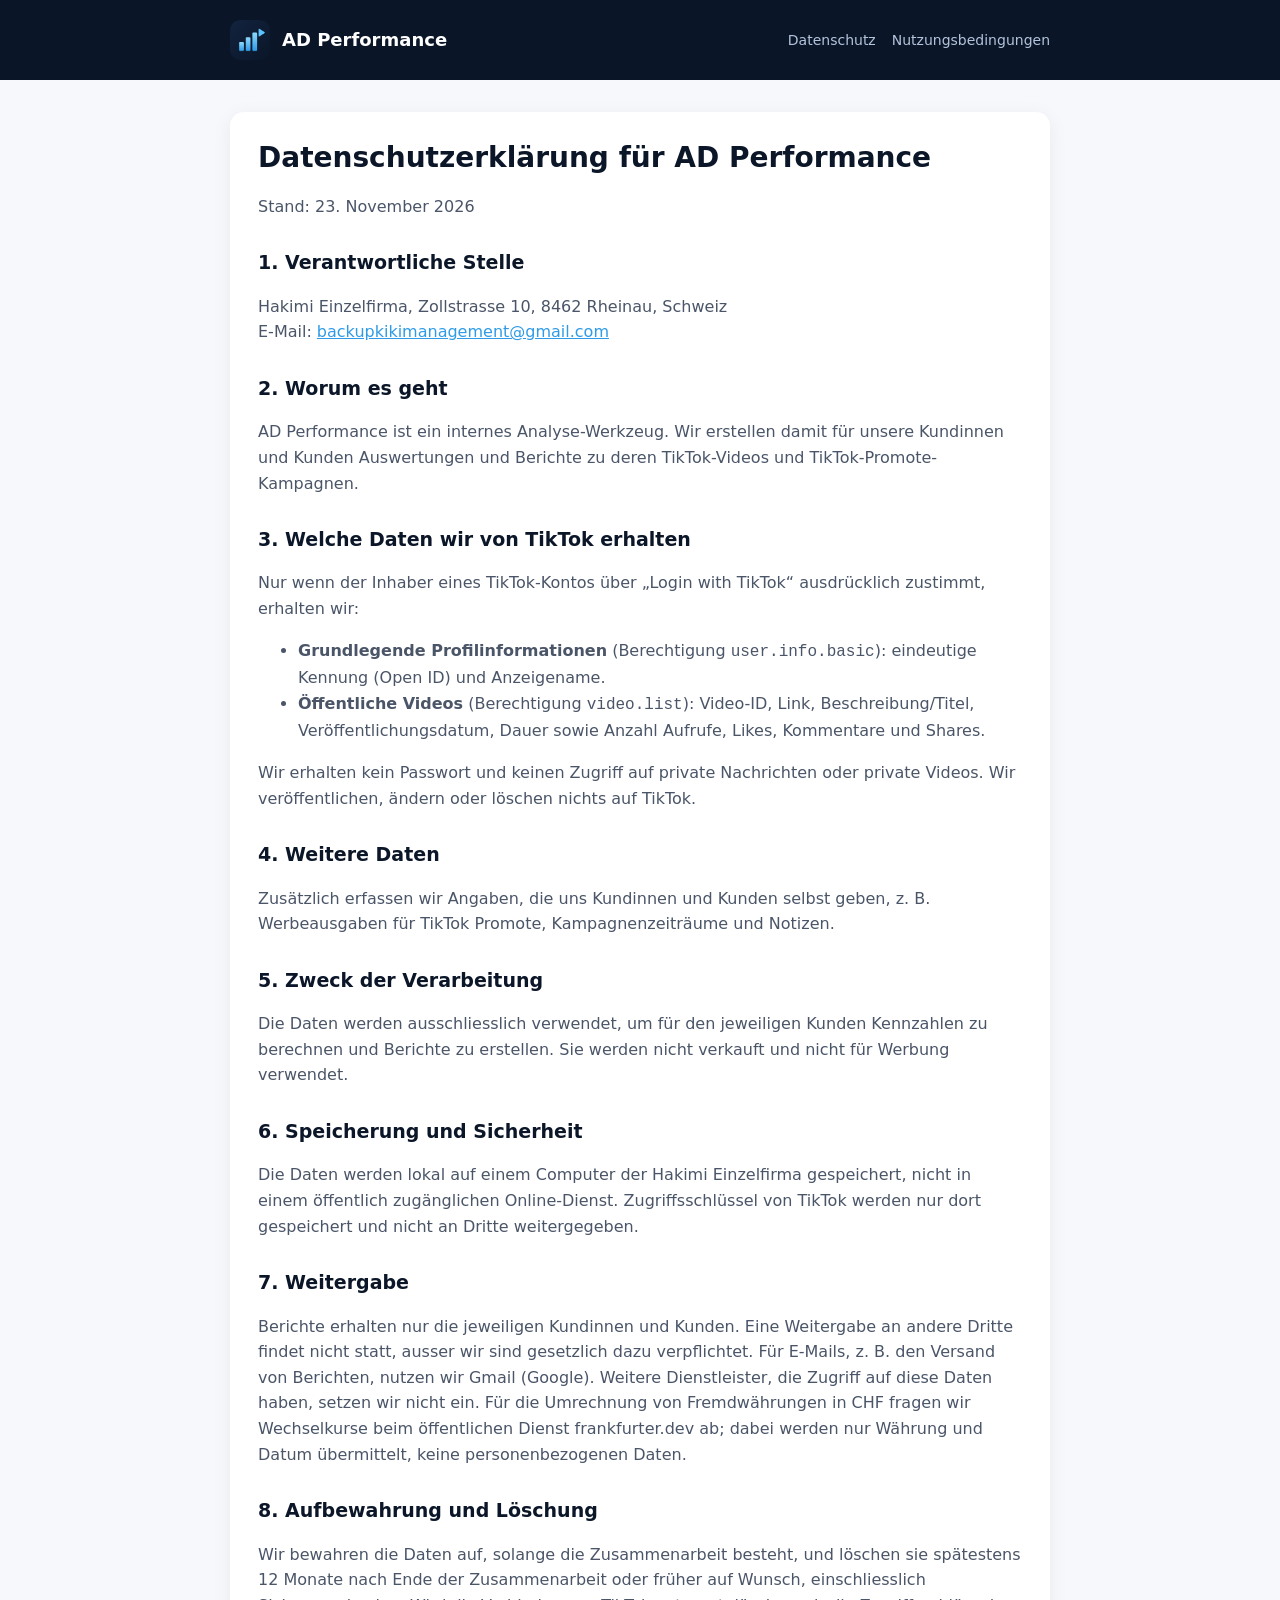
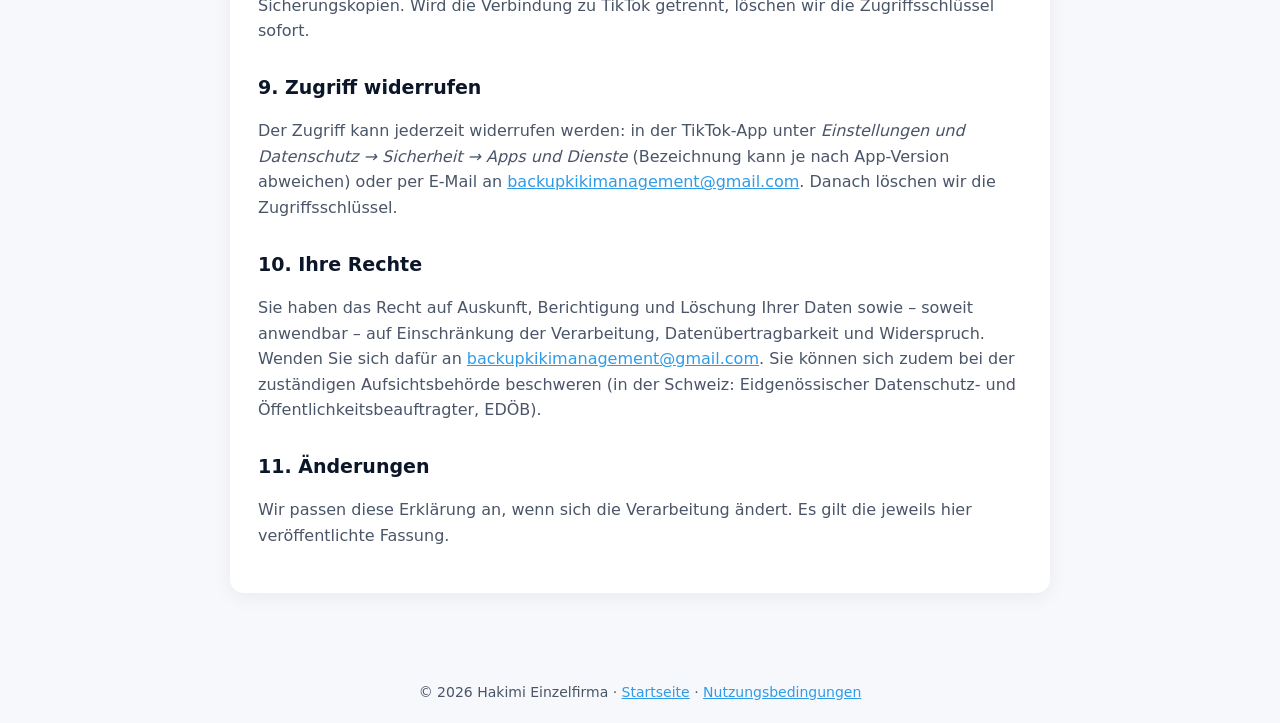
==== datenschutz.html @ e431a223 "Website, Datenschutzerklärung und Nutzungsbedingungen für AD Performance" ====
<!doctype html>
<html lang="de">
<head>
  <meta charset="utf-8" />
  <meta name="viewport" content="width=device-width, initial-scale=1" />
  <title>Datenschutzerklärung – AD Performance</title>
  <link rel="icon" href="app-icon-1024.png" />
  <link rel="stylesheet" href="style.css" />
</head>
<body>
  <header>
    <div class="wrap">
      <img src="app-icon-1024.png" alt="" />
      <a href="index.html">AD Performance</a>
      <nav>
        <a href="datenschutz.html">Datenschutz</a>
        <a href="nutzungsbedingungen.html">Nutzungsbedingungen</a>
      </nav>
    </div>
  </header>
  <main>
    <div class="wrap card">
      <h1>Datenschutzerklärung für AD Performance</h1>
      <p>Stand: 23. November 2026</p>

      <h2>1. Verantwortliche Stelle</h2>
      <p>
        Hakimi Einzelfirma, Zollstrasse 10, 8462 Rheinau, Schweiz<br />
        E-Mail: <a href="mailto:backupkikimanagement@gmail.com">backupkikimanagement@gmail.com</a>
      </p>

      <h2>2. Worum es geht</h2>
      <p>
        AD Performance ist ein internes Analyse-Werkzeug. Wir erstellen damit für unsere Kundinnen und Kunden
        Auswertungen und Berichte zu deren TikTok-Videos und TikTok-Promote-Kampagnen.
      </p>

      <h2>3. Welche Daten wir von TikTok erhalten</h2>
      <p>Nur wenn der Inhaber eines TikTok-Kontos über „Login with TikTok“ ausdrücklich zustimmt, erhalten wir:</p>
      <ul>
        <li><b>Grundlegende Profilinformationen</b> (Berechtigung <code>user.info.basic</code>): eindeutige Kennung (Open ID) und Anzeigename.</li>
        <li><b>Öffentliche Videos</b> (Berechtigung <code>video.list</code>): Video-ID, Link, Beschreibung/Titel, Veröffentlichungsdatum, Dauer sowie Anzahl Aufrufe, Likes, Kommentare und Shares.</li>
      </ul>
      <p>Wir erhalten kein Passwort und keinen Zugriff auf private Nachrichten oder private Videos. Wir veröffentlichen, ändern oder löschen nichts auf TikTok.</p>

      <h2>4. Weitere Daten</h2>
      <p>
        Zusätzlich erfassen wir Angaben, die uns Kundinnen und Kunden selbst geben, z. B. Werbeausgaben für
        TikTok Promote, Kampagnenzeiträume und Notizen.
      </p>

      <h2>5. Zweck der Verarbeitung</h2>
      <p>Die Daten werden ausschliesslich verwendet, um für den jeweiligen Kunden Kennzahlen zu berechnen und Berichte zu erstellen. Sie werden nicht verkauft und nicht für Werbung verwendet.</p>

      <h2>6. Speicherung und Sicherheit</h2>
      <p>
        Die Daten werden lokal auf einem Computer der Hakimi Einzelfirma gespeichert, nicht in einem
        öffentlich zugänglichen Online-Dienst. Zugriffsschlüssel von TikTok werden nur dort gespeichert und nicht an Dritte weitergegeben.
      </p>

      <h2>7. Weitergabe</h2>
      <p>
        Berichte erhalten nur die jeweiligen Kundinnen und Kunden. Eine Weitergabe an andere Dritte findet nicht statt,
        ausser wir sind gesetzlich dazu verpflichtet. Für E-Mails, z. B. den Versand von Berichten, nutzen wir Gmail (Google). Weitere Dienstleister, die Zugriff auf diese Daten haben, setzen wir nicht ein.
        Für die Umrechnung von Fremdwährungen in CHF fragen wir Wechselkurse beim öffentlichen Dienst frankfurter.dev ab;
        dabei werden nur Währung und Datum übermittelt, keine personenbezogenen Daten.
      </p>

      <h2>8. Aufbewahrung und Löschung</h2>
      <p>
        Wir bewahren die Daten auf, solange die Zusammenarbeit besteht, und löschen sie
        spätestens 12 Monate nach Ende der Zusammenarbeit oder früher auf Wunsch,
        einschliesslich Sicherungskopien.
        Wird die Verbindung zu TikTok getrennt, löschen wir die Zugriffsschlüssel sofort.
      </p>

      <h2>9. Zugriff widerrufen</h2>
      <p>
        Der Zugriff kann jederzeit widerrufen werden: in der TikTok-App unter
        <i>Einstellungen und Datenschutz → Sicherheit → Apps und Dienste</i> (Bezeichnung kann je nach App-Version abweichen)
        oder per E-Mail an <a href="mailto:backupkikimanagement@gmail.com">backupkikimanagement@gmail.com</a>. Danach löschen wir die Zugriffsschlüssel.
      </p>

      <h2>10. Ihre Rechte</h2>
      <p>
        Sie haben das Recht auf Auskunft, Berichtigung und Löschung Ihrer Daten sowie – soweit anwendbar – auf
        Einschränkung der Verarbeitung, Datenübertragbarkeit und Widerspruch. Wenden Sie sich dafür an
        <a href="mailto:backupkikimanagement@gmail.com">backupkikimanagement@gmail.com</a>. Sie können sich zudem bei der zuständigen Aufsichtsbehörde beschweren
        (in der Schweiz: Eidgenössischer Datenschutz- und Öffentlichkeitsbeauftragter, EDÖB).
      </p>

      <h2>11. Änderungen</h2>
      <p>Wir passen diese Erklärung an, wenn sich die Verarbeitung ändert. Es gilt die jeweils hier veröffentlichte Fassung.</p>
    </div>
  </main>
  <footer>© 2026 Hakimi Einzelfirma · <a href="index.html">Startseite</a> · <a href="nutzungsbedingungen.html">Nutzungsbedingungen</a></footer>
</body>
</html>
---- style.css ----
:root {
  color-scheme: light;
  --bg: #f6f8fc;
  --surface: #ffffff;
  --ink: #0b1628;
  --ink-2: #4a5568;
  --accent: #2f9be6;
  --navy: #0a1628;
  --todo-bg: #fff4d6;
  --todo-ink: #7a4b00;
}
@media (prefers-color-scheme: dark) {
  :root:not([data-theme='light']) {
    color-scheme: dark;
    --bg: #0a1628;
    --surface: #13233f;
    --ink: #eef4ff;
    --ink-2: #b4c3dc;
    --accent: #5cc4ff;
    --todo-bg: #3a2c05;
    --todo-ink: #ffd36b;
  }
}
* { box-sizing: border-box; }
body { margin: 0; background: var(--bg); color: var(--ink); font: 16px/1.6 system-ui, -apple-system, 'Segoe UI', sans-serif; }
header { background: var(--navy); color: #fff; padding: 20px 16px; }
header .wrap { display: flex; align-items: center; gap: 12px; }
header img { width: 40px; height: 40px; border-radius: 10px; }
header a { color: #fff; text-decoration: none; font-weight: 700; font-size: 18px; }
nav { margin-left: auto; display: flex; gap: 16px; flex-wrap: wrap; }
nav a { font-weight: 500; font-size: 14px; color: #b4c3dc; }
.wrap { max-width: 820px; margin: 0 auto; }
main { padding: 32px 16px 64px; }
main .card { background: var(--surface); border-radius: 14px; padding: 28px; box-shadow: 0 4px 20px rgba(0, 0, 0, 0.06); }
h1 { margin-top: 0; font-size: 28px; line-height: 1.25; }
h2 { font-size: 19px; margin-top: 28px; }
p, li { color: var(--ink-2); }
a { color: var(--accent); }
.todo { background: var(--todo-bg); color: var(--todo-ink); padding: 1px 6px; border-radius: 4px; font-weight: 600; }
.draft { background: var(--todo-bg); color: var(--todo-ink); padding: 12px 16px; border-radius: 10px; margin-bottom: 20px; }
footer { text-align: center; padding: 24px 16px; font-size: 14px; color: var(--ink-2); }
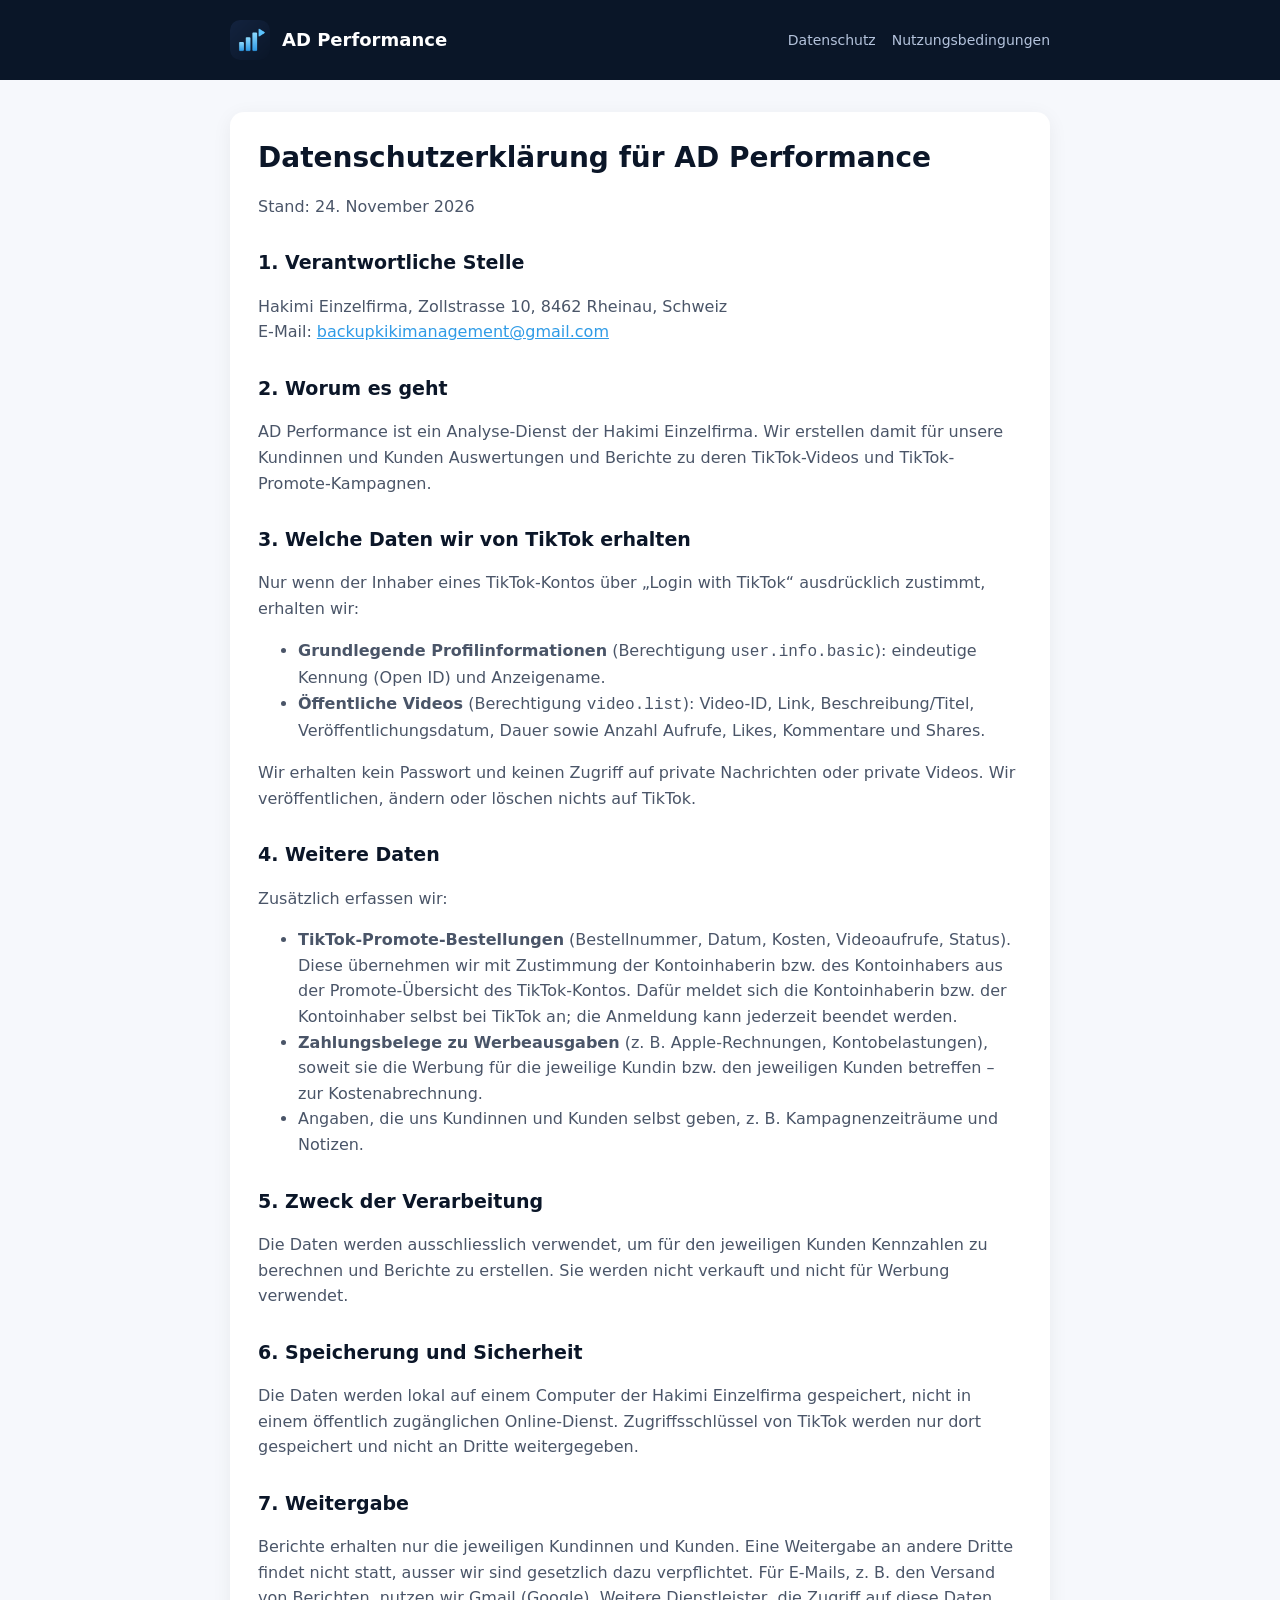
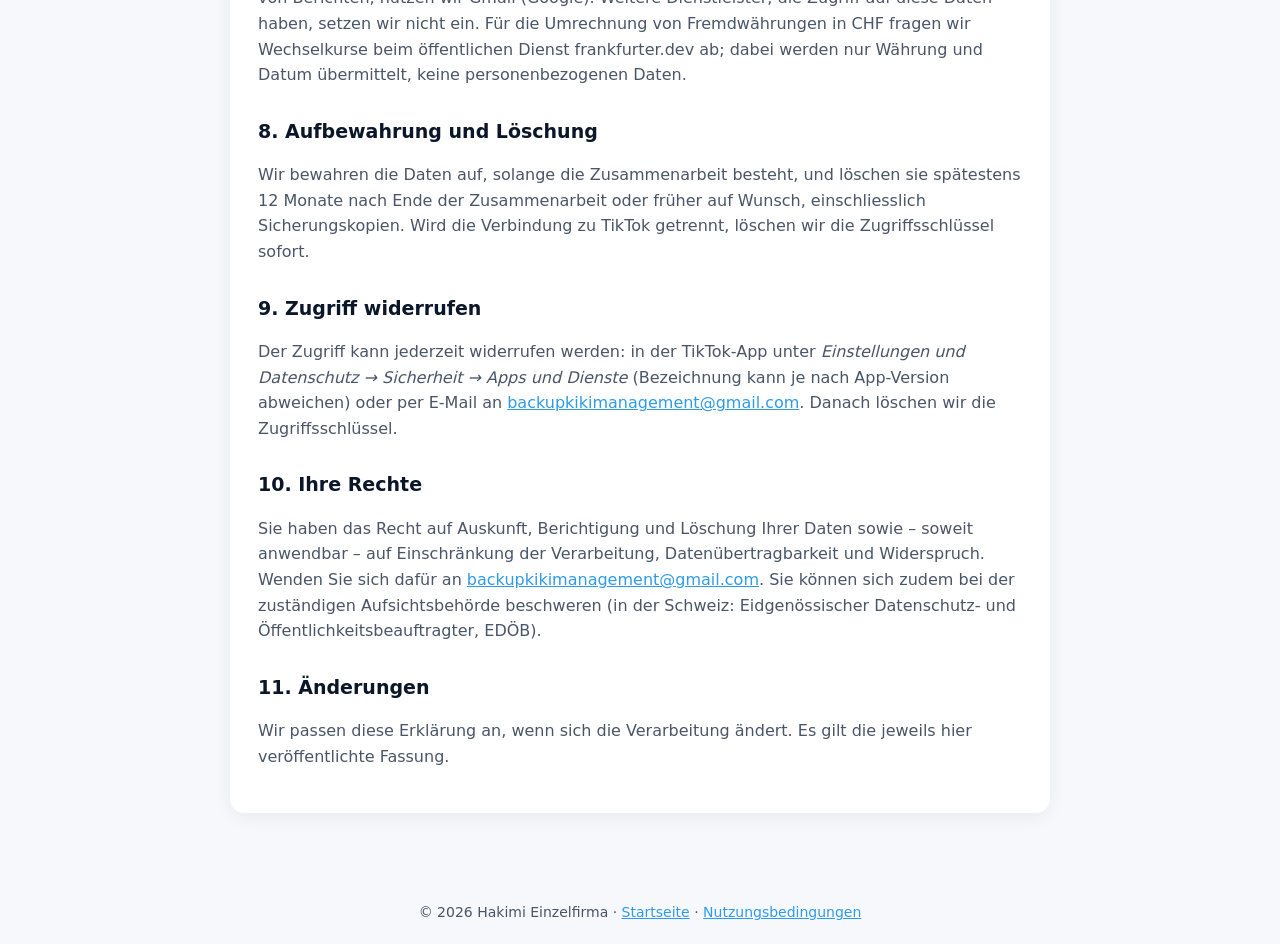
==== commit 399d85be: "Ablauf der Dienstleistung beschreiben (Kontoverbindung, Promote-Bestellungen, Zahlungsbelege)" ====
--- a/datenschutz.html
+++ b/datenschutz.html
@@ -21,7 +21,7 @@
   <main>
     <div class="wrap card">
       <h1>Datenschutzerklärung für AD Performance</h1>
-      <p>Stand: 23. November 2026</p>
+      <p>Stand: 24. November 2026</p>
 
       <h2>1. Verantwortliche Stelle</h2>
       <p>
@@ -31,7 +31,7 @@
 
       <h2>2. Worum es geht</h2>
       <p>
-        AD Performance ist ein internes Analyse-Werkzeug. Wir erstellen damit für unsere Kundinnen und Kunden
+        AD Performance ist ein Analyse-Dienst der Hakimi Einzelfirma. Wir erstellen damit für unsere Kundinnen und Kunden
         Auswertungen und Berichte zu deren TikTok-Videos und TikTok-Promote-Kampagnen.
       </p>
 
@@ -45,9 +45,16 @@
 
       <h2>4. Weitere Daten</h2>
       <p>
-        Zusätzlich erfassen wir Angaben, die uns Kundinnen und Kunden selbst geben, z. B. Werbeausgaben für
-        TikTok Promote, Kampagnenzeiträume und Notizen.
+        Zusätzlich erfassen wir:
       </p>
+      <ul>
+        <li><b>TikTok-Promote-Bestellungen</b> (Bestellnummer, Datum, Kosten, Videoaufrufe, Status). Diese übernehmen wir
+          mit Zustimmung der Kontoinhaberin bzw. des Kontoinhabers aus der Promote-Übersicht des TikTok-Kontos. Dafür meldet
+          sich die Kontoinhaberin bzw. der Kontoinhaber selbst bei TikTok an; die Anmeldung kann jederzeit beendet werden.</li>
+        <li><b>Zahlungsbelege zu Werbeausgaben</b> (z. B. Apple-Rechnungen, Kontobelastungen), soweit sie die Werbung für die
+          jeweilige Kundin bzw. den jeweiligen Kunden betreffen – zur Kostenabrechnung.</li>
+        <li>Angaben, die uns Kundinnen und Kunden selbst geben, z. B. Kampagnenzeiträume und Notizen.</li>
+      </ul>
 
       <h2>5. Zweck der Verarbeitung</h2>
       <p>Die Daten werden ausschliesslich verwendet, um für den jeweiligen Kunden Kennzahlen zu berechnen und Berichte zu erstellen. Sie werden nicht verkauft und nicht für Werbung verwendet.</p>
